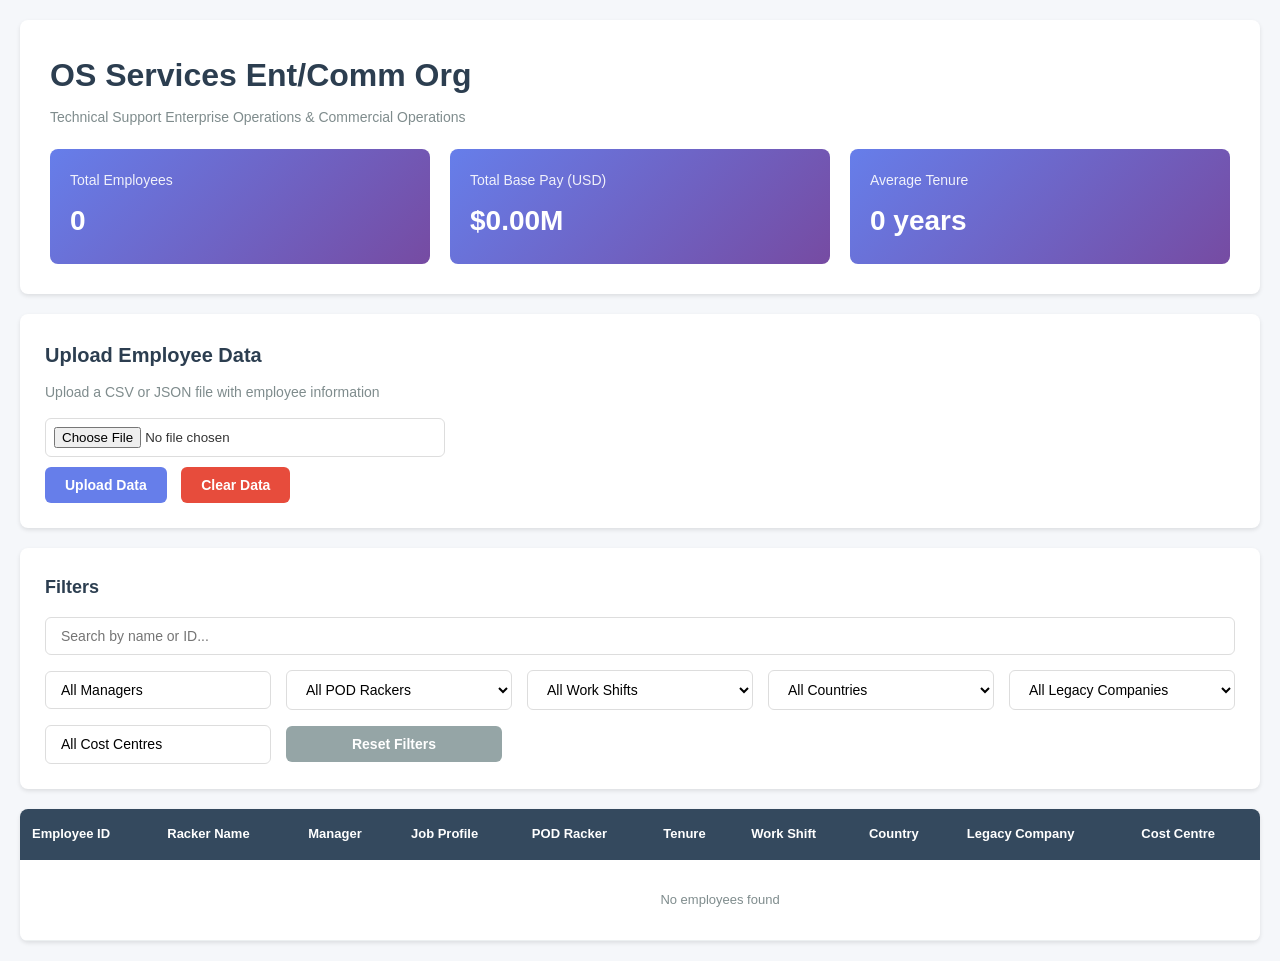
==== employee-dashboard.html @ 55972a21 "Add files via upload" ====
<!DOCTYPE html>
<html lang="en">
<head>
    <meta charset="UTF-8">
    <meta name="viewport" content="width=device-width, initial-scale=1.0">
    <title>OS Services Ent/Comm Org</title>
    <link rel="stylesheet" href="employee-styles.css">
</head>
<body>
    <div class="container">
        <header>
            <h1>OS Services Ent/Comm Org</h1>
            <p class="subtitle">Technical Support Enterprise Operations & Commercial Operations</p>
            
            <div class="summary">
                <div class="summary-card">
                    <span class="label">Total Employees</span>
                    <span class="value" id="totalEmployees">0</span>
                </div>
                <div class="summary-card">
                    <span class="label">Total Base Pay (USD)</span>
                    <span class="value" id="totalBasePay">$0</span>
                </div>
                <div class="summary-card">
                    <span class="label">Average Tenure</span>
                    <span class="value" id="avgTenure">0 years</span>
                </div>
            </div>
        </header>

        <div class="upload-section">
            <div class="upload-card">
                <h2>Upload Employee Data</h2>
                <p>Upload a CSV or JSON file with employee information</p>
                <input type="file" id="fileInput" accept=".csv,.json" />
                <button id="uploadBtn">Upload Data</button>
                <button id="clearDataBtn">Clear Data</button>
                <div id="uploadStatus"></div>
            </div>
        </div>

        <div class="filters-section">
            <h3>Filters</h3>
            <div class="filters">
                <input type="text" id="searchInput" placeholder="Search by name or ID...">
                
                <select id="managerFilter" multiple size="1">
                    <option value="">All Managers</option>
                </select>
                
                <select id="podFilter">
                    <option value="">All POD Rackers</option>
                </select>
                
                <select id="shiftFilter">
                    <option value="">All Work Shifts</option>
                </select>
                
                <select id="countryFilter">
                    <option value="">All Countries</option>
                </select>
                
                <select id="legacyFilter">
                    <option value="">All Legacy Companies</option>
                </select>
                
                <select id="costCentreFilter" multiple size="1">
                    <option value="">All Cost Centres</option>
                </select>
                
                <button id="resetFiltersBtn">Reset Filters</button>
            </div>
        </div>

        <div class="table-container">
            <table id="employeeTable">
                <thead>
                    <tr>
                        <th>Employee ID</th>
                        <th>Racker Name</th>
                        <th>Manager</th>
                        <th>Job Profile</th>
                        <th>POD Racker</th>
                        <th>Tenure</th>
                        <th>Work Shift</th>
                        <th>Country</th>
                        <th>Legacy Company</th>
                        <th>Cost Centre</th>
                        <th>Base Pay (USD)</th>
                    </tr>
                </thead>
                <tbody id="employeeTableBody">
                </tbody>
            </table>
        </div>
    </div>

    <script src="employee-app.js"></script>
</body>
</html>
---- employee-styles.css ----
* {
    margin: 0;
    padding: 0;
    box-sizing: border-box;
}

body {
    font-family: -apple-system, BlinkMacSystemFont, 'Segoe UI', Roboto, Oxygen, Ubuntu, Cantarell, sans-serif;
    background: #f5f7fa;
    color: #333;
    line-height: 1.6;
}

.container {
    max-width: 1600px;
    margin: 0 auto;
    padding: 20px;
}

header {
    background: white;
    padding: 30px;
    border-radius: 8px;
    box-shadow: 0 2px 4px rgba(0,0,0,0.1);
    margin-bottom: 20px;
}

h1 {
    font-size: 32px;
    margin-bottom: 5px;
    color: #2c3e50;
}

.subtitle {
    font-size: 14px;
    color: #7f8c8d;
    margin-bottom: 20px;
}

.summary {
    display: grid;
    grid-template-columns: repeat(auto-fit, minmax(250px, 1fr));
    gap: 20px;
}

.summary-card {
    display: flex;
    flex-direction: column;
    padding: 20px;
    background: linear-gradient(135deg, #667eea 0%, #764ba2 100%);
    border-radius: 8px;
    color: white;
}

.summary-card .label {
    font-size: 14px;
    opacity: 0.9;
    margin-bottom: 8px;
}

.summary-card .value {
    font-size: 28px;
    font-weight: 700;
}

.upload-section {
    margin-bottom: 20px;
}

.upload-card {
    background: white;
    padding: 25px;
    border-radius: 8px;
    box-shadow: 0 2px 4px rgba(0,0,0,0.1);
}

.upload-card h2 {
    font-size: 20px;
    margin-bottom: 10px;
    color: #2c3e50;
}

.upload-card p {
    font-size: 14px;
    color: #7f8c8d;
    margin-bottom: 15px;
}

#fileInput {
    display: block;
    margin-bottom: 10px;
    padding: 8px;
    border: 1px solid #ddd;
    border-radius: 6px;
    width: 100%;
    max-width: 400px;
}

button {
    padding: 10px 20px;
    background: #667eea;
    color: white;
    border: none;
    border-radius: 6px;
    cursor: pointer;
    font-size: 14px;
    font-weight: 600;
    transition: background 0.2s;
    margin-right: 10px;
}

button:hover {
    background: #5568d3;
}

#clearDataBtn {
    background: #e74c3c;
}

#clearDataBtn:hover {
    background: #c0392b;
}

#resetFiltersBtn {
    background: #95a5a6;
}

#resetFiltersBtn:hover {
    background: #7f8c8d;
}

#uploadStatus {
    margin-top: 10px;
    padding: 10px;
    border-radius: 6px;
    font-size: 14px;
    display: none;
}

#uploadStatus.success {
    background: #d4edda;
    color: #155724;
    display: block;
}

#uploadStatus.error {
    background: #f8d7da;
    color: #721c24;
    display: block;
}

.filters-section {
    background: white;
    padding: 25px;
    border-radius: 8px;
    box-shadow: 0 2px 4px rgba(0,0,0,0.1);
    margin-bottom: 20px;
}

.filters-section h3 {
    font-size: 18px;
    margin-bottom: 15px;
    color: #2c3e50;
}

.filters {
    display: grid;
    grid-template-columns: repeat(auto-fit, minmax(200px, 1fr));
    gap: 15px;
    align-items: center;
}

#searchInput, select {
    padding: 10px 15px;
    border: 1px solid #ddd;
    border-radius: 6px;
    font-size: 14px;
    background: white;
}

#costCentreFilter[multiple], #managerFilter[multiple] {
    height: auto;
    min-height: 38px;
}

#searchInput {
    grid-column: 1 / -1;
}

#searchInput {
    padding: 10px 15px;
    border: 1px solid #ddd;
    border-radius: 6px;
    font-size: 14px;
    background: white;
}

.table-container {
    background: white;
    border-radius: 8px;
    box-shadow: 0 2px 4px rgba(0,0,0,0.1);
    overflow-x: auto;
}

table {
    width: 100%;
    border-collapse: collapse;
    min-width: 1400px;
}

thead {
    background: #34495e;
    color: white;
    position: sticky;
    top: 0;
}

th {
    padding: 15px 12px;
    text-align: left;
    font-weight: 600;
    font-size: 13px;
    white-space: nowrap;
}

tbody tr {
    border-bottom: 1px solid #ecf0f1;
    transition: background 0.2s;
}

tbody tr:hover {
    background: #f8f9fa;
}

td {
    padding: 12px;
    font-size: 13px;
}

@media (max-width: 768px) {
    .filters {
        grid-template-columns: 1fr;
    }
    
    #searchInput {
        grid-column: 1;
    }
}
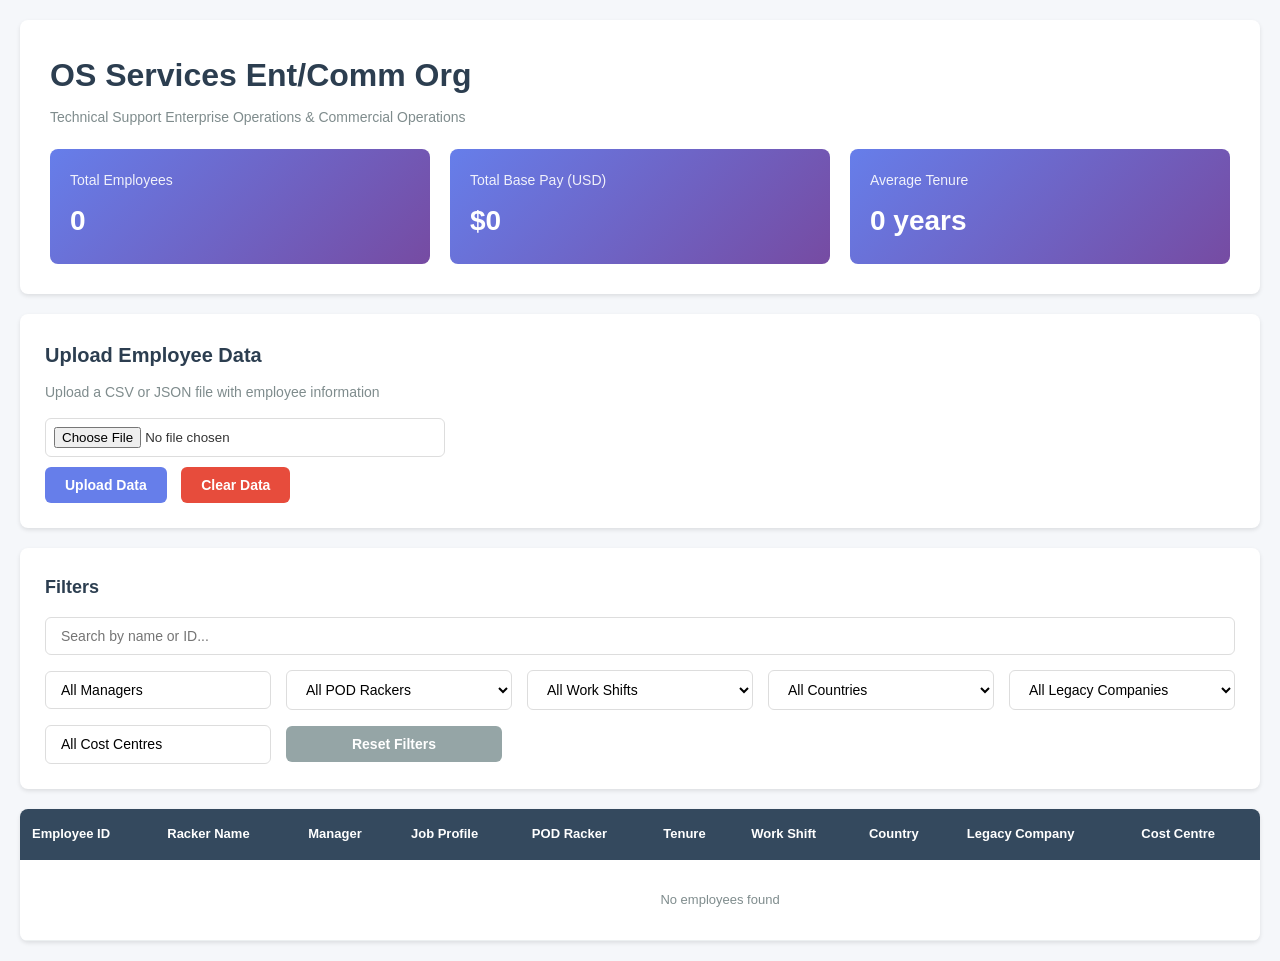
==== commit 379a7e46: "Update base pay display with K suffix and improve total calculation" ====
--- a/employee-dashboard.html
+++ b/employee-dashboard.html
@@ -1,100 +1,100 @@
-<!DOCTYPE html>
-<html lang="en">
-<head>
-    <meta charset="UTF-8">
-    <meta name="viewport" content="width=device-width, initial-scale=1.0">
-    <title>OS Services Ent/Comm Org</title>
-    <link rel="stylesheet" href="employee-styles.css">
-</head>
-<body>
-    <div class="container">
-        <header>
-            <h1>OS Services Ent/Comm Org</h1>
-            <p class="subtitle">Technical Support Enterprise Operations & Commercial Operations</p>
-            
-            <div class="summary">
-                <div class="summary-card">
-                    <span class="label">Total Employees</span>
-                    <span class="value" id="totalEmployees">0</span>
-                </div>
-                <div class="summary-card">
-                    <span class="label">Total Base Pay (USD)</span>
-                    <span class="value" id="totalBasePay">$0</span>
-                </div>
-                <div class="summary-card">
-                    <span class="label">Average Tenure</span>
-                    <span class="value" id="avgTenure">0 years</span>
-                </div>
-            </div>
-        </header>
-
-        <div class="upload-section">
-            <div class="upload-card">
-                <h2>Upload Employee Data</h2>
-                <p>Upload a CSV or JSON file with employee information</p>
-                <input type="file" id="fileInput" accept=".csv,.json" />
-                <button id="uploadBtn">Upload Data</button>
-                <button id="clearDataBtn">Clear Data</button>
-                <div id="uploadStatus"></div>
-            </div>
-        </div>
-
-        <div class="filters-section">
-            <h3>Filters</h3>
-            <div class="filters">
-                <input type="text" id="searchInput" placeholder="Search by name or ID...">
-                
-                <select id="managerFilter" multiple size="1">
-                    <option value="">All Managers</option>
-                </select>
-                
-                <select id="podFilter">
-                    <option value="">All POD Rackers</option>
-                </select>
-                
-                <select id="shiftFilter">
-                    <option value="">All Work Shifts</option>
-                </select>
-                
-                <select id="countryFilter">
-                    <option value="">All Countries</option>
-                </select>
-                
-                <select id="legacyFilter">
-                    <option value="">All Legacy Companies</option>
-                </select>
-                
-                <select id="costCentreFilter" multiple size="1">
-                    <option value="">All Cost Centres</option>
-                </select>
-                
-                <button id="resetFiltersBtn">Reset Filters</button>
-            </div>
-        </div>
-
-        <div class="table-container">
-            <table id="employeeTable">
-                <thead>
-                    <tr>
-                        <th>Employee ID</th>
-                        <th>Racker Name</th>
-                        <th>Manager</th>
-                        <th>Job Profile</th>
-                        <th>POD Racker</th>
-                        <th>Tenure</th>
-                        <th>Work Shift</th>
-                        <th>Country</th>
-                        <th>Legacy Company</th>
-                        <th>Cost Centre</th>
-                        <th>Base Pay (USD)</th>
-                    </tr>
-                </thead>
-                <tbody id="employeeTableBody">
-                </tbody>
-            </table>
-        </div>
-    </div>
-
-    <script src="employee-app.js"></script>
-</body>
-</html>
+<!DOCTYPE html>
+<html lang="en">
+<head>
+    <meta charset="UTF-8">
+    <meta name="viewport" content="width=device-width, initial-scale=1.0">
+    <title>OS Services Ent/Comm Org</title>
+    <link rel="stylesheet" href="employee-styles.css">
+</head>
+<body>
+    <div class="container">
+        <header>
+            <h1>OS Services Ent/Comm Org</h1>
+            <p class="subtitle">Technical Support Enterprise Operations & Commercial Operations</p>
+            
+            <div class="summary">
+                <div class="summary-card">
+                    <span class="label">Total Employees</span>
+                    <span class="value" id="totalEmployees">0</span>
+                </div>
+                <div class="summary-card">
+                    <span class="label">Total Base Pay (USD)</span>
+                    <span class="value" id="totalBasePay">$0</span>
+                </div>
+                <div class="summary-card">
+                    <span class="label">Average Tenure</span>
+                    <span class="value" id="avgTenure">0 years</span>
+                </div>
+            </div>
+        </header>
+
+        <div class="upload-section">
+            <div class="upload-card">
+                <h2>Upload Employee Data</h2>
+                <p>Upload a CSV or JSON file with employee information</p>
+                <input type="file" id="fileInput" accept=".csv,.json" />
+                <button id="uploadBtn">Upload Data</button>
+                <button id="clearDataBtn">Clear Data</button>
+                <div id="uploadStatus"></div>
+            </div>
+        </div>
+
+        <div class="filters-section">
+            <h3>Filters</h3>
+            <div class="filters">
+                <input type="text" id="searchInput" placeholder="Search by name or ID...">
+                
+                <select id="managerFilter" multiple size="1">
+                    <option value="">All Managers</option>
+                </select>
+                
+                <select id="podFilter">
+                    <option value="">All POD Rackers</option>
+                </select>
+                
+                <select id="shiftFilter">
+                    <option value="">All Work Shifts</option>
+                </select>
+                
+                <select id="countryFilter">
+                    <option value="">All Countries</option>
+                </select>
+                
+                <select id="legacyFilter">
+                    <option value="">All Legacy Companies</option>
+                </select>
+                
+                <select id="costCentreFilter" multiple size="1">
+                    <option value="">All Cost Centres</option>
+                </select>
+                
+                <button id="resetFiltersBtn">Reset Filters</button>
+            </div>
+        </div>
+
+        <div class="table-container">
+            <table id="employeeTable">
+                <thead>
+                    <tr>
+                        <th>Employee ID</th>
+                        <th>Racker Name</th>
+                        <th>Manager</th>
+                        <th>Job Profile</th>
+                        <th>POD Racker</th>
+                        <th>Tenure</th>
+                        <th>Work Shift</th>
+                        <th>Country</th>
+                        <th>Legacy Company</th>
+                        <th>Cost Centre</th>
+                        <th>Base Pay (USD)</th>
+                    </tr>
+                </thead>
+                <tbody id="employeeTableBody">
+                </tbody>
+            </table>
+        </div>
+    </div>
+
+    <script src="employee-app.js"></script>
+</body>
+</html>
--- a/employee-styles.css
+++ b/employee-styles.css
@@ -1,248 +1,248 @@
-* {
-    margin: 0;
-    padding: 0;
-    box-sizing: border-box;
-}
-
-body {
-    font-family: -apple-system, BlinkMacSystemFont, 'Segoe UI', Roboto, Oxygen, Ubuntu, Cantarell, sans-serif;
-    background: #f5f7fa;
-    color: #333;
-    line-height: 1.6;
-}
-
-.container {
-    max-width: 1600px;
-    margin: 0 auto;
-    padding: 20px;
-}
-
-header {
-    background: white;
-    padding: 30px;
-    border-radius: 8px;
-    box-shadow: 0 2px 4px rgba(0,0,0,0.1);
-    margin-bottom: 20px;
-}
-
-h1 {
-    font-size: 32px;
-    margin-bottom: 5px;
-    color: #2c3e50;
-}
-
-.subtitle {
-    font-size: 14px;
-    color: #7f8c8d;
-    margin-bottom: 20px;
-}
-
-.summary {
-    display: grid;
-    grid-template-columns: repeat(auto-fit, minmax(250px, 1fr));
-    gap: 20px;
-}
-
-.summary-card {
-    display: flex;
-    flex-direction: column;
-    padding: 20px;
-    background: linear-gradient(135deg, #667eea 0%, #764ba2 100%);
-    border-radius: 8px;
-    color: white;
-}
-
-.summary-card .label {
-    font-size: 14px;
-    opacity: 0.9;
-    margin-bottom: 8px;
-}
-
-.summary-card .value {
-    font-size: 28px;
-    font-weight: 700;
-}
-
-.upload-section {
-    margin-bottom: 20px;
-}
-
-.upload-card {
-    background: white;
-    padding: 25px;
-    border-radius: 8px;
-    box-shadow: 0 2px 4px rgba(0,0,0,0.1);
-}
-
-.upload-card h2 {
-    font-size: 20px;
-    margin-bottom: 10px;
-    color: #2c3e50;
-}
-
-.upload-card p {
-    font-size: 14px;
-    color: #7f8c8d;
-    margin-bottom: 15px;
-}
-
-#fileInput {
-    display: block;
-    margin-bottom: 10px;
-    padding: 8px;
-    border: 1px solid #ddd;
-    border-radius: 6px;
-    width: 100%;
-    max-width: 400px;
-}
-
-button {
-    padding: 10px 20px;
-    background: #667eea;
-    color: white;
-    border: none;
-    border-radius: 6px;
-    cursor: pointer;
-    font-size: 14px;
-    font-weight: 600;
-    transition: background 0.2s;
-    margin-right: 10px;
-}
-
-button:hover {
-    background: #5568d3;
-}
-
-#clearDataBtn {
-    background: #e74c3c;
-}
-
-#clearDataBtn:hover {
-    background: #c0392b;
-}
-
-#resetFiltersBtn {
-    background: #95a5a6;
-}
-
-#resetFiltersBtn:hover {
-    background: #7f8c8d;
-}
-
-#uploadStatus {
-    margin-top: 10px;
-    padding: 10px;
-    border-radius: 6px;
-    font-size: 14px;
-    display: none;
-}
-
-#uploadStatus.success {
-    background: #d4edda;
-    color: #155724;
-    display: block;
-}
-
-#uploadStatus.error {
-    background: #f8d7da;
-    color: #721c24;
-    display: block;
-}
-
-.filters-section {
-    background: white;
-    padding: 25px;
-    border-radius: 8px;
-    box-shadow: 0 2px 4px rgba(0,0,0,0.1);
-    margin-bottom: 20px;
-}
-
-.filters-section h3 {
-    font-size: 18px;
-    margin-bottom: 15px;
-    color: #2c3e50;
-}
-
-.filters {
-    display: grid;
-    grid-template-columns: repeat(auto-fit, minmax(200px, 1fr));
-    gap: 15px;
-    align-items: center;
-}
-
-#searchInput, select {
-    padding: 10px 15px;
-    border: 1px solid #ddd;
-    border-radius: 6px;
-    font-size: 14px;
-    background: white;
-}
-
-#costCentreFilter[multiple], #managerFilter[multiple] {
-    height: auto;
-    min-height: 38px;
-}
-
-#searchInput {
-    grid-column: 1 / -1;
-}
-
-#searchInput {
-    padding: 10px 15px;
-    border: 1px solid #ddd;
-    border-radius: 6px;
-    font-size: 14px;
-    background: white;
-}
-
-.table-container {
-    background: white;
-    border-radius: 8px;
-    box-shadow: 0 2px 4px rgba(0,0,0,0.1);
-    overflow-x: auto;
-}
-
-table {
-    width: 100%;
-    border-collapse: collapse;
-    min-width: 1400px;
-}
-
-thead {
-    background: #34495e;
-    color: white;
-    position: sticky;
-    top: 0;
-}
-
-th {
-    padding: 15px 12px;
-    text-align: left;
-    font-weight: 600;
-    font-size: 13px;
-    white-space: nowrap;
-}
-
-tbody tr {
-    border-bottom: 1px solid #ecf0f1;
-    transition: background 0.2s;
-}
-
-tbody tr:hover {
-    background: #f8f9fa;
-}
-
-td {
-    padding: 12px;
-    font-size: 13px;
-}
-
-@media (max-width: 768px) {
-    .filters {
-        grid-template-columns: 1fr;
-    }
-    
-    #searchInput {
-        grid-column: 1;
-    }
-}
+* {
+    margin: 0;
+    padding: 0;
+    box-sizing: border-box;
+}
+
+body {
+    font-family: -apple-system, BlinkMacSystemFont, 'Segoe UI', Roboto, Oxygen, Ubuntu, Cantarell, sans-serif;
+    background: #f5f7fa;
+    color: #333;
+    line-height: 1.6;
+}
+
+.container {
+    max-width: 1600px;
+    margin: 0 auto;
+    padding: 20px;
+}
+
+header {
+    background: white;
+    padding: 30px;
+    border-radius: 8px;
+    box-shadow: 0 2px 4px rgba(0,0,0,0.1);
+    margin-bottom: 20px;
+}
+
+h1 {
+    font-size: 32px;
+    margin-bottom: 5px;
+    color: #2c3e50;
+}
+
+.subtitle {
+    font-size: 14px;
+    color: #7f8c8d;
+    margin-bottom: 20px;
+}
+
+.summary {
+    display: grid;
+    grid-template-columns: repeat(auto-fit, minmax(250px, 1fr));
+    gap: 20px;
+}
+
+.summary-card {
+    display: flex;
+    flex-direction: column;
+    padding: 20px;
+    background: linear-gradient(135deg, #667eea 0%, #764ba2 100%);
+    border-radius: 8px;
+    color: white;
+}
+
+.summary-card .label {
+    font-size: 14px;
+    opacity: 0.9;
+    margin-bottom: 8px;
+}
+
+.summary-card .value {
+    font-size: 28px;
+    font-weight: 700;
+}
+
+.upload-section {
+    margin-bottom: 20px;
+}
+
+.upload-card {
+    background: white;
+    padding: 25px;
+    border-radius: 8px;
+    box-shadow: 0 2px 4px rgba(0,0,0,0.1);
+}
+
+.upload-card h2 {
+    font-size: 20px;
+    margin-bottom: 10px;
+    color: #2c3e50;
+}
+
+.upload-card p {
+    font-size: 14px;
+    color: #7f8c8d;
+    margin-bottom: 15px;
+}
+
+#fileInput {
+    display: block;
+    margin-bottom: 10px;
+    padding: 8px;
+    border: 1px solid #ddd;
+    border-radius: 6px;
+    width: 100%;
+    max-width: 400px;
+}
+
+button {
+    padding: 10px 20px;
+    background: #667eea;
+    color: white;
+    border: none;
+    border-radius: 6px;
+    cursor: pointer;
+    font-size: 14px;
+    font-weight: 600;
+    transition: background 0.2s;
+    margin-right: 10px;
+}
+
+button:hover {
+    background: #5568d3;
+}
+
+#clearDataBtn {
+    background: #e74c3c;
+}
+
+#clearDataBtn:hover {
+    background: #c0392b;
+}
+
+#resetFiltersBtn {
+    background: #95a5a6;
+}
+
+#resetFiltersBtn:hover {
+    background: #7f8c8d;
+}
+
+#uploadStatus {
+    margin-top: 10px;
+    padding: 10px;
+    border-radius: 6px;
+    font-size: 14px;
+    display: none;
+}
+
+#uploadStatus.success {
+    background: #d4edda;
+    color: #155724;
+    display: block;
+}
+
+#uploadStatus.error {
+    background: #f8d7da;
+    color: #721c24;
+    display: block;
+}
+
+.filters-section {
+    background: white;
+    padding: 25px;
+    border-radius: 8px;
+    box-shadow: 0 2px 4px rgba(0,0,0,0.1);
+    margin-bottom: 20px;
+}
+
+.filters-section h3 {
+    font-size: 18px;
+    margin-bottom: 15px;
+    color: #2c3e50;
+}
+
+.filters {
+    display: grid;
+    grid-template-columns: repeat(auto-fit, minmax(200px, 1fr));
+    gap: 15px;
+    align-items: center;
+}
+
+#searchInput, select {
+    padding: 10px 15px;
+    border: 1px solid #ddd;
+    border-radius: 6px;
+    font-size: 14px;
+    background: white;
+}
+
+#costCentreFilter[multiple], #managerFilter[multiple] {
+    height: auto;
+    min-height: 38px;
+}
+
+#searchInput {
+    grid-column: 1 / -1;
+}
+
+#searchInput {
+    padding: 10px 15px;
+    border: 1px solid #ddd;
+    border-radius: 6px;
+    font-size: 14px;
+    background: white;
+}
+
+.table-container {
+    background: white;
+    border-radius: 8px;
+    box-shadow: 0 2px 4px rgba(0,0,0,0.1);
+    overflow-x: auto;
+}
+
+table {
+    width: 100%;
+    border-collapse: collapse;
+    min-width: 1400px;
+}
+
+thead {
+    background: #34495e;
+    color: white;
+    position: sticky;
+    top: 0;
+}
+
+th {
+    padding: 15px 12px;
+    text-align: left;
+    font-weight: 600;
+    font-size: 13px;
+    white-space: nowrap;
+}
+
+tbody tr {
+    border-bottom: 1px solid #ecf0f1;
+    transition: background 0.2s;
+}
+
+tbody tr:hover {
+    background: #f8f9fa;
+}
+
+td {
+    padding: 12px;
+    font-size: 13px;
+}
+
+@media (max-width: 768px) {
+    .filters {
+        grid-template-columns: 1fr;
+    }
+    
+    #searchInput {
+        grid-column: 1;
+    }
+}
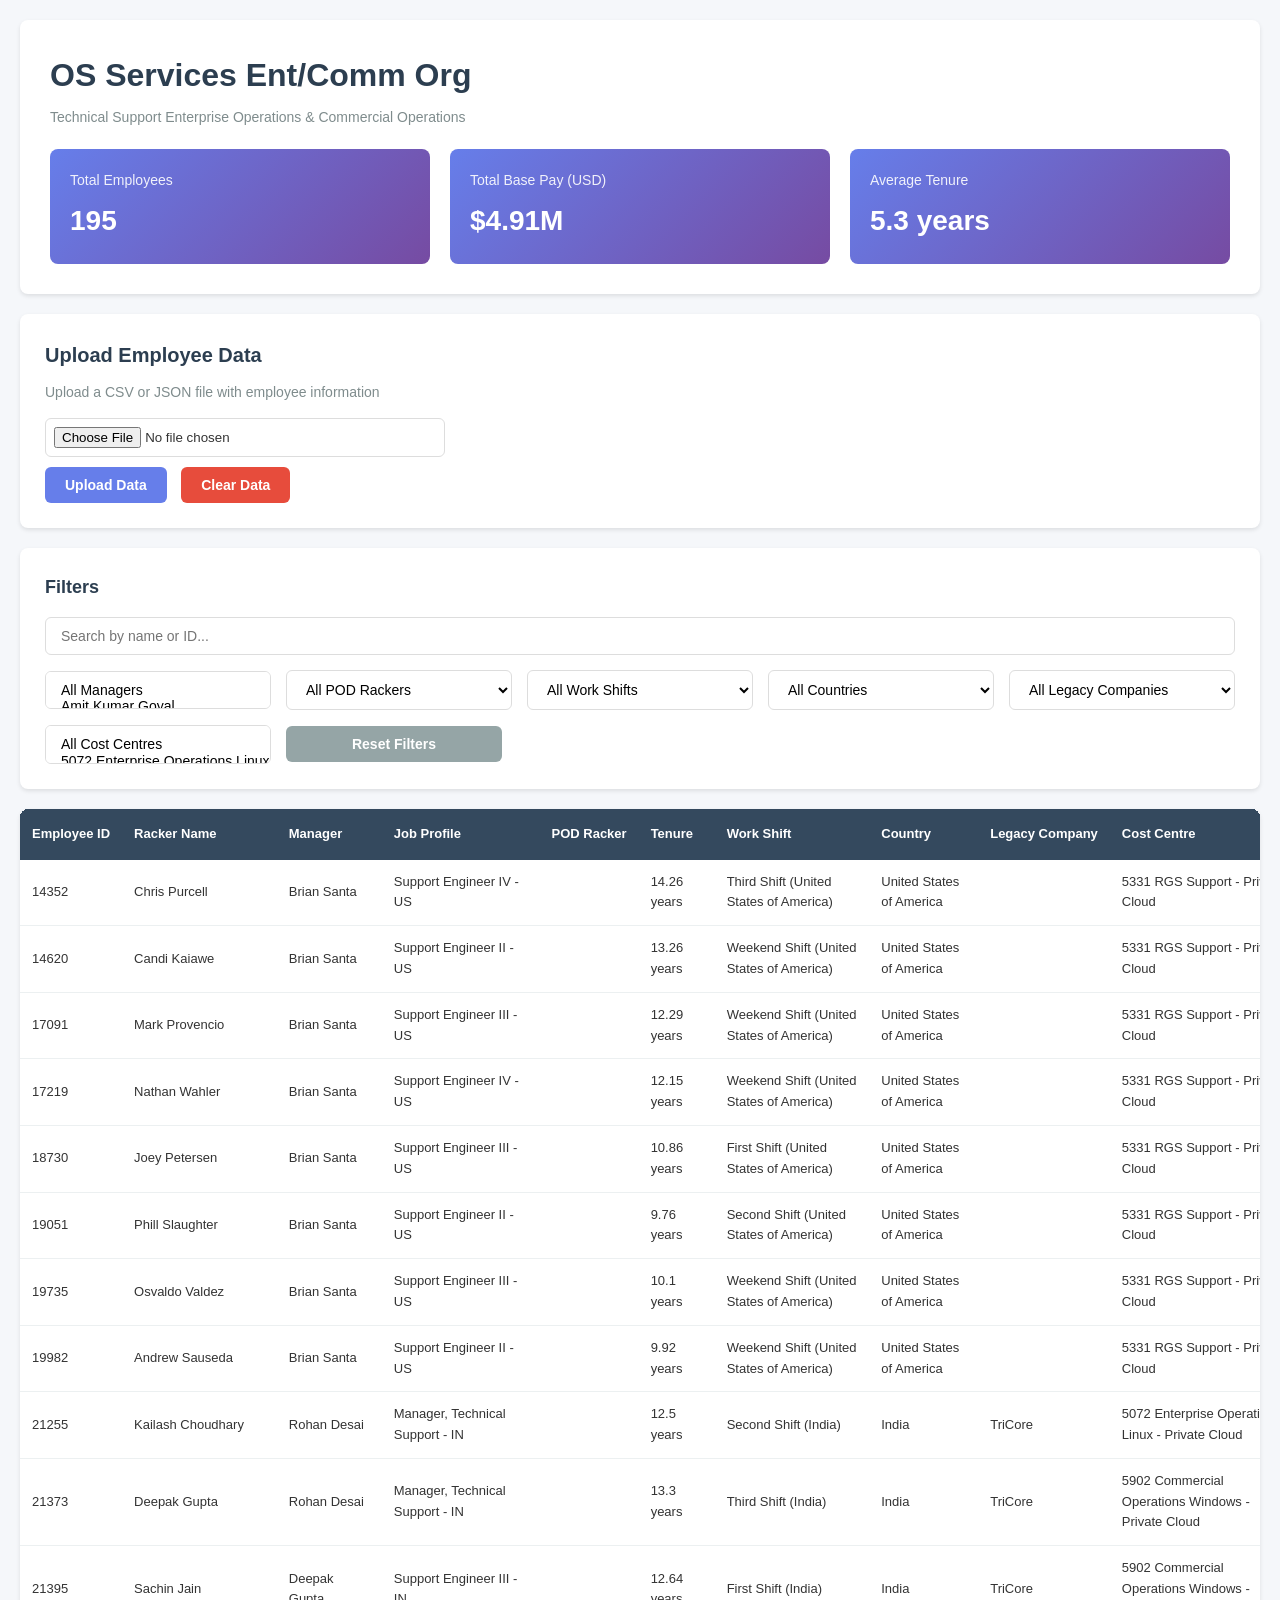
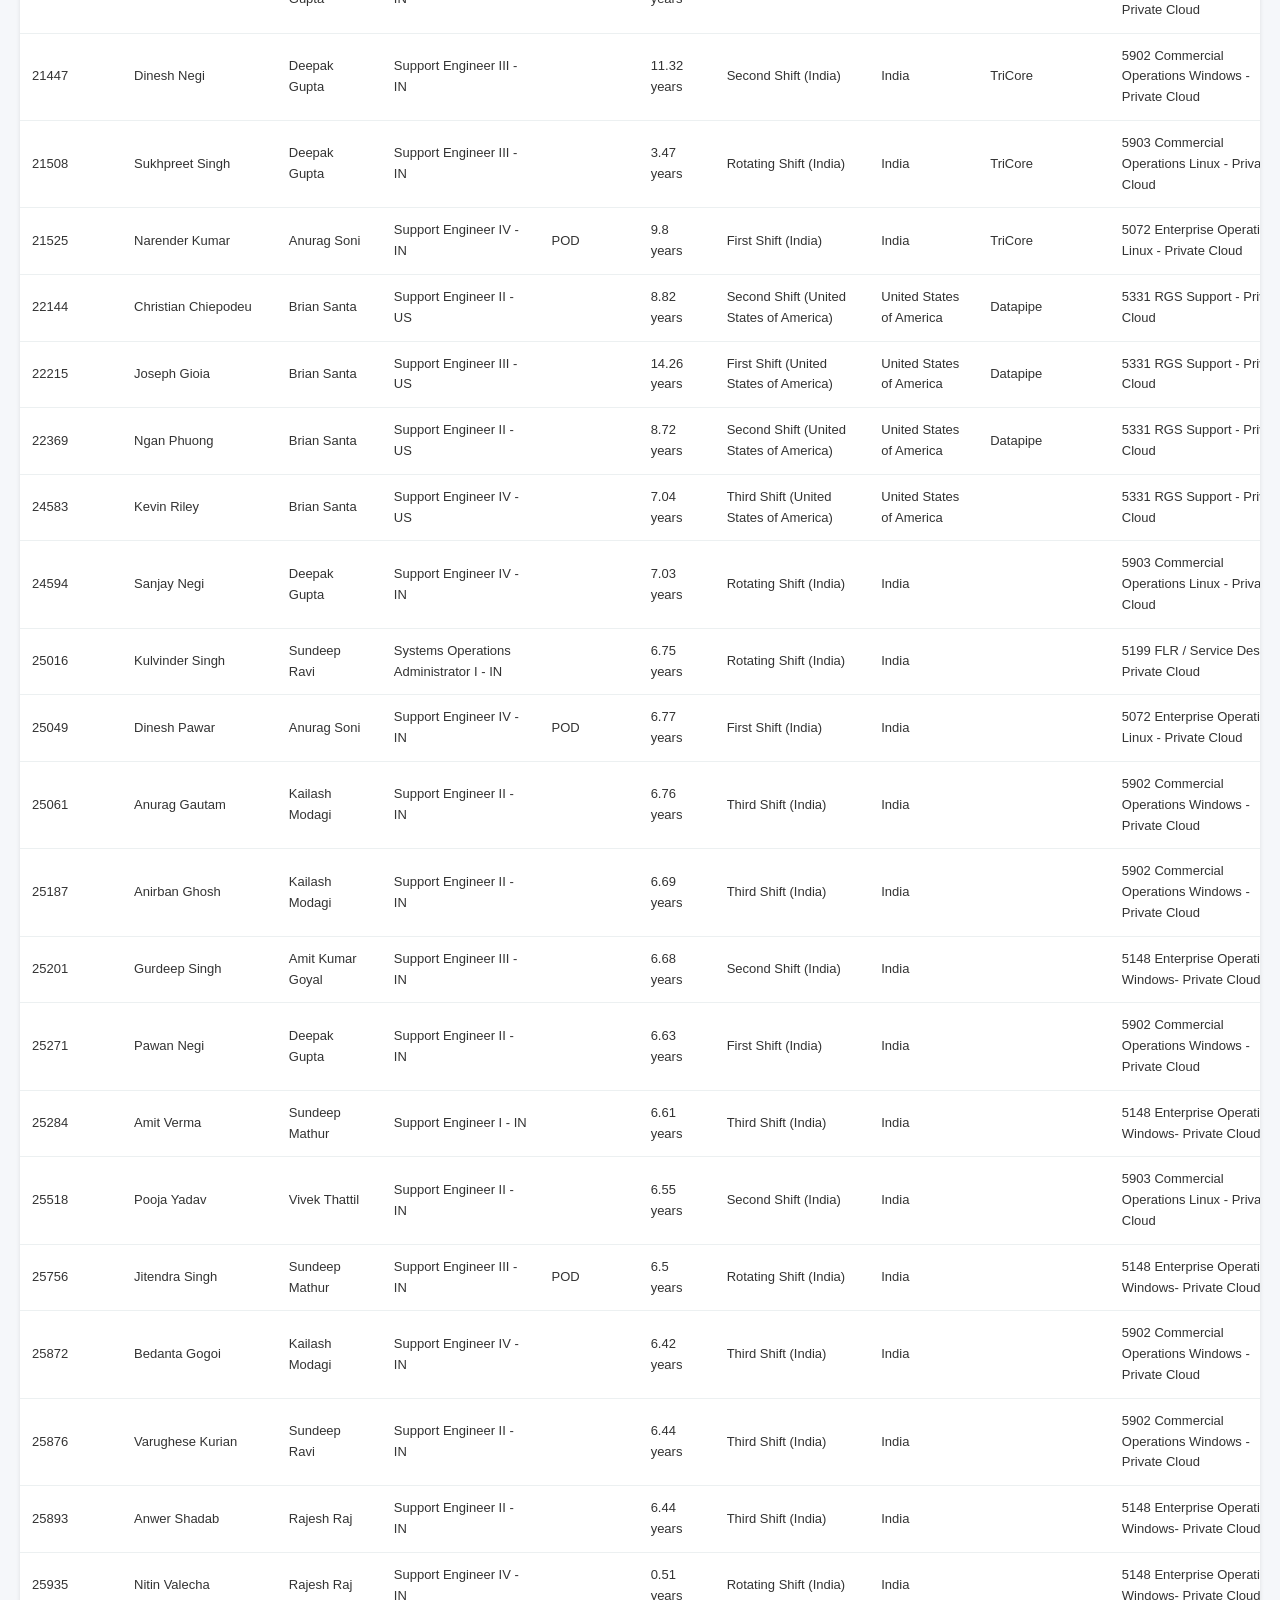
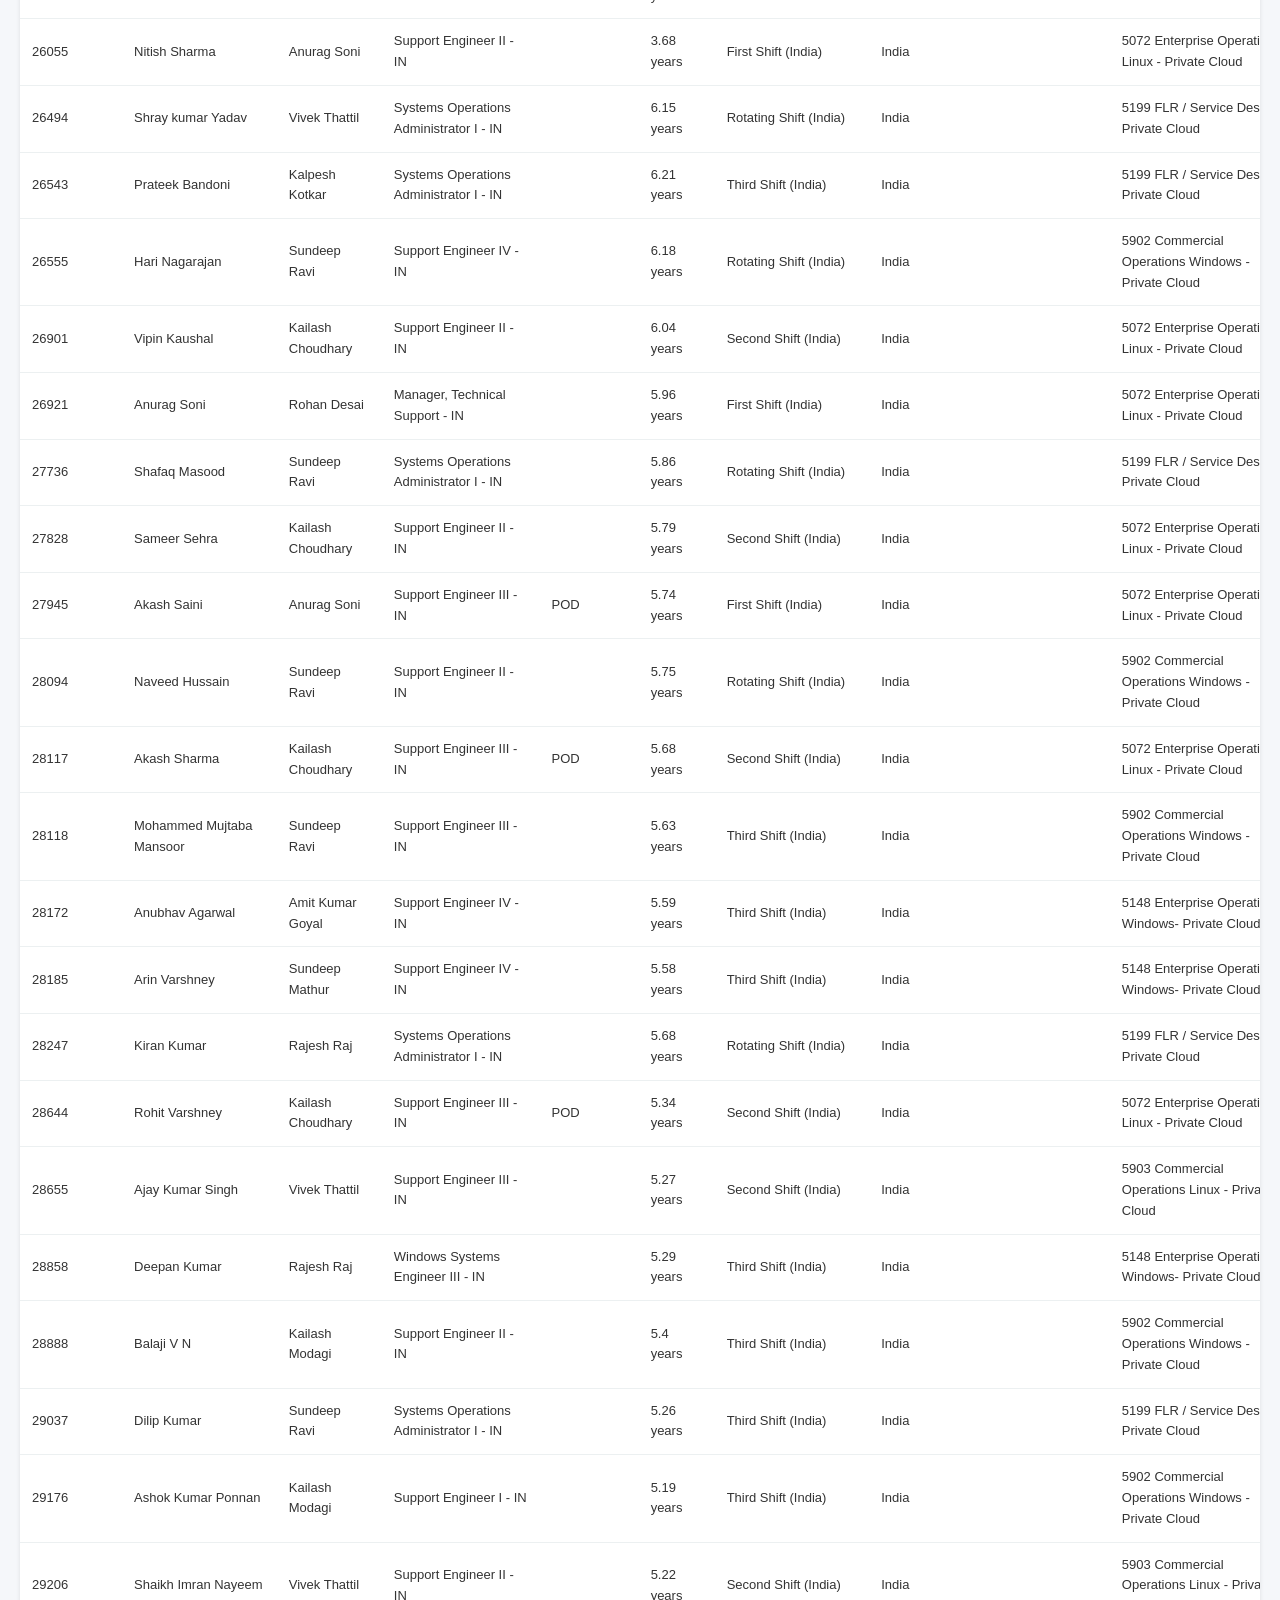
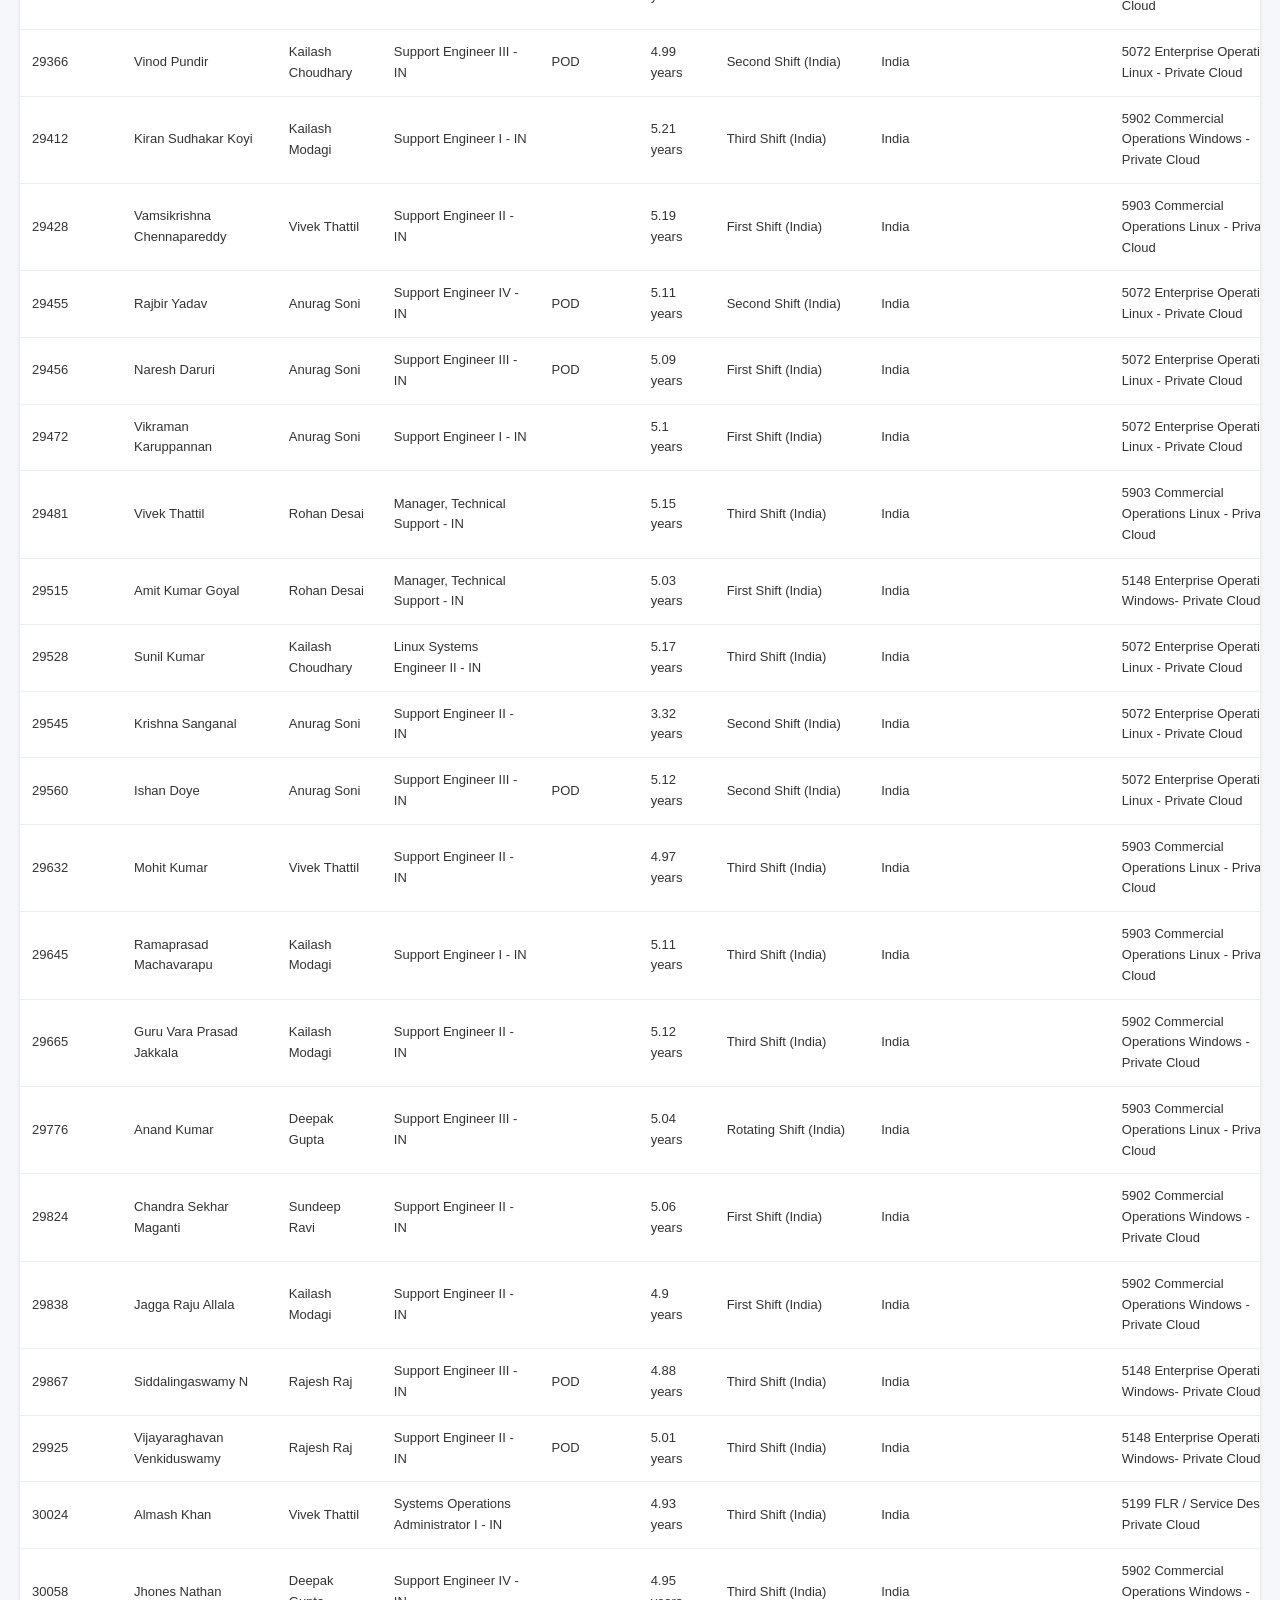
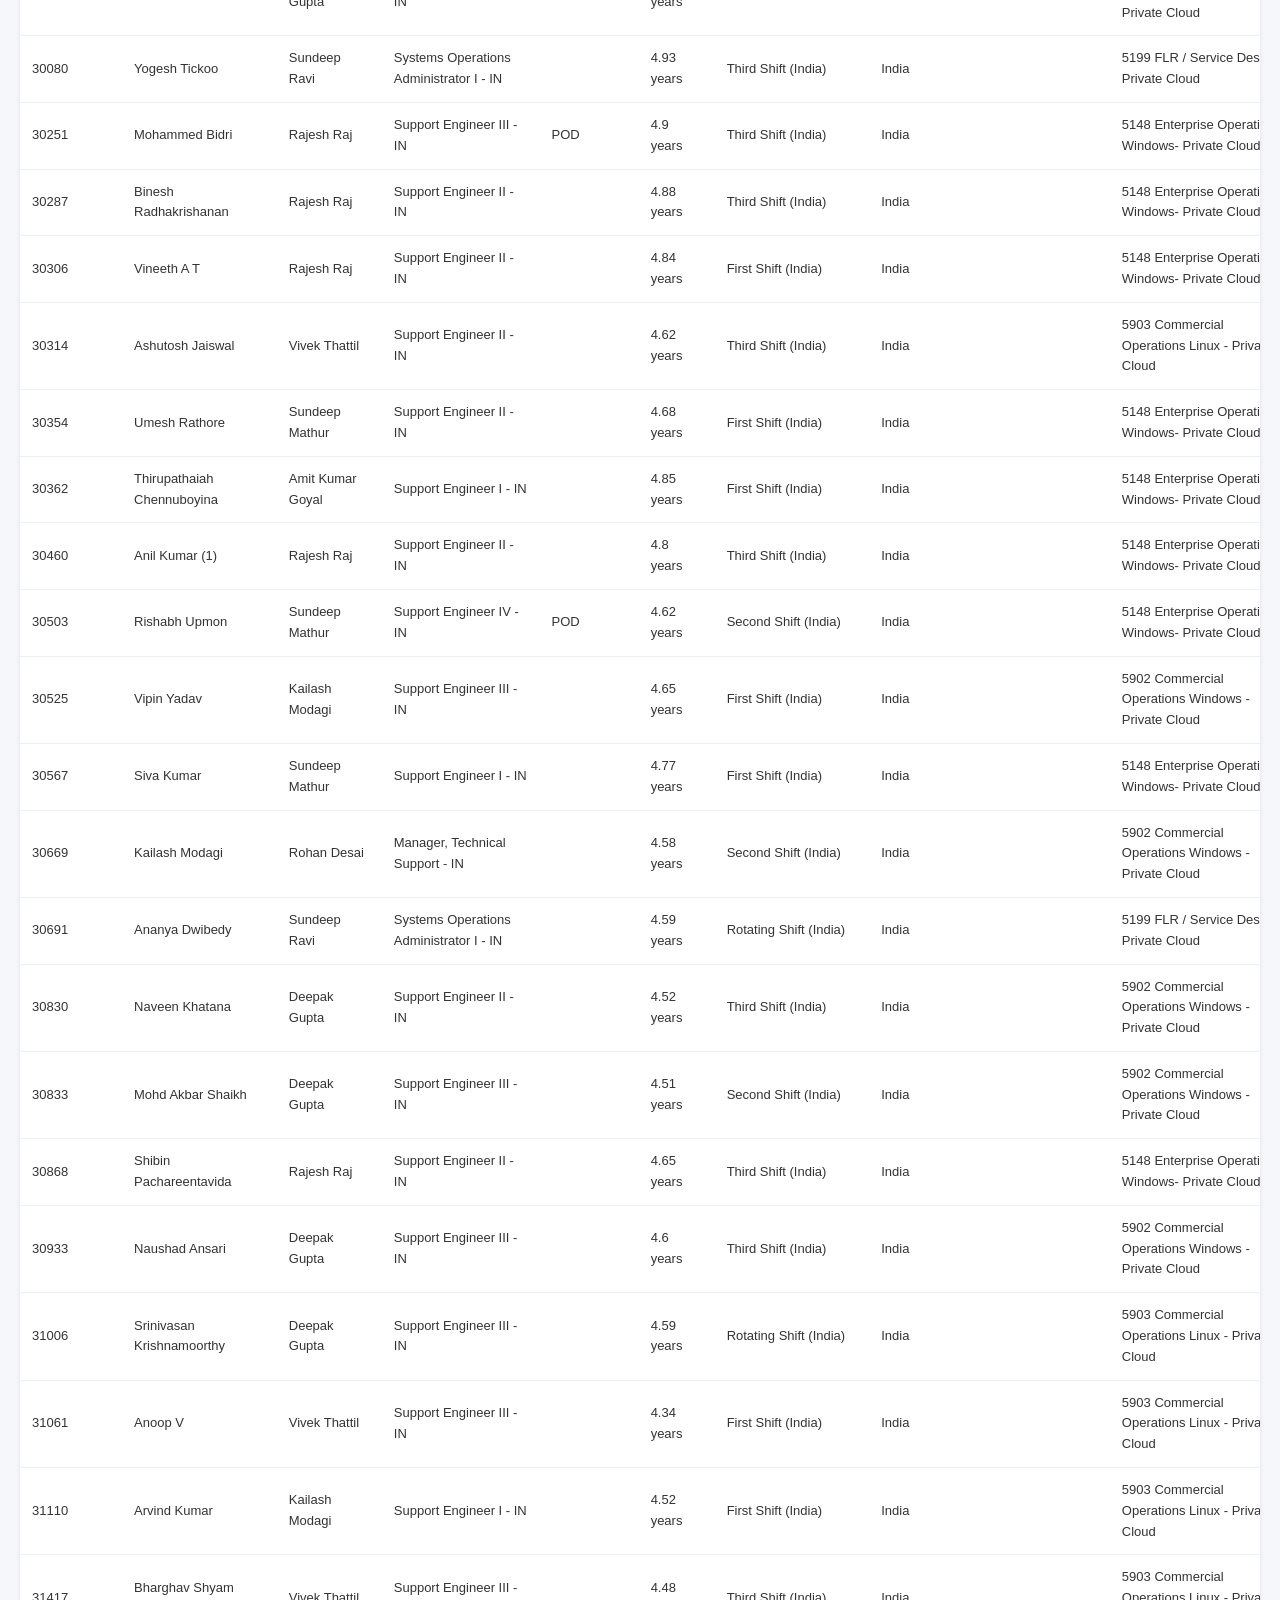
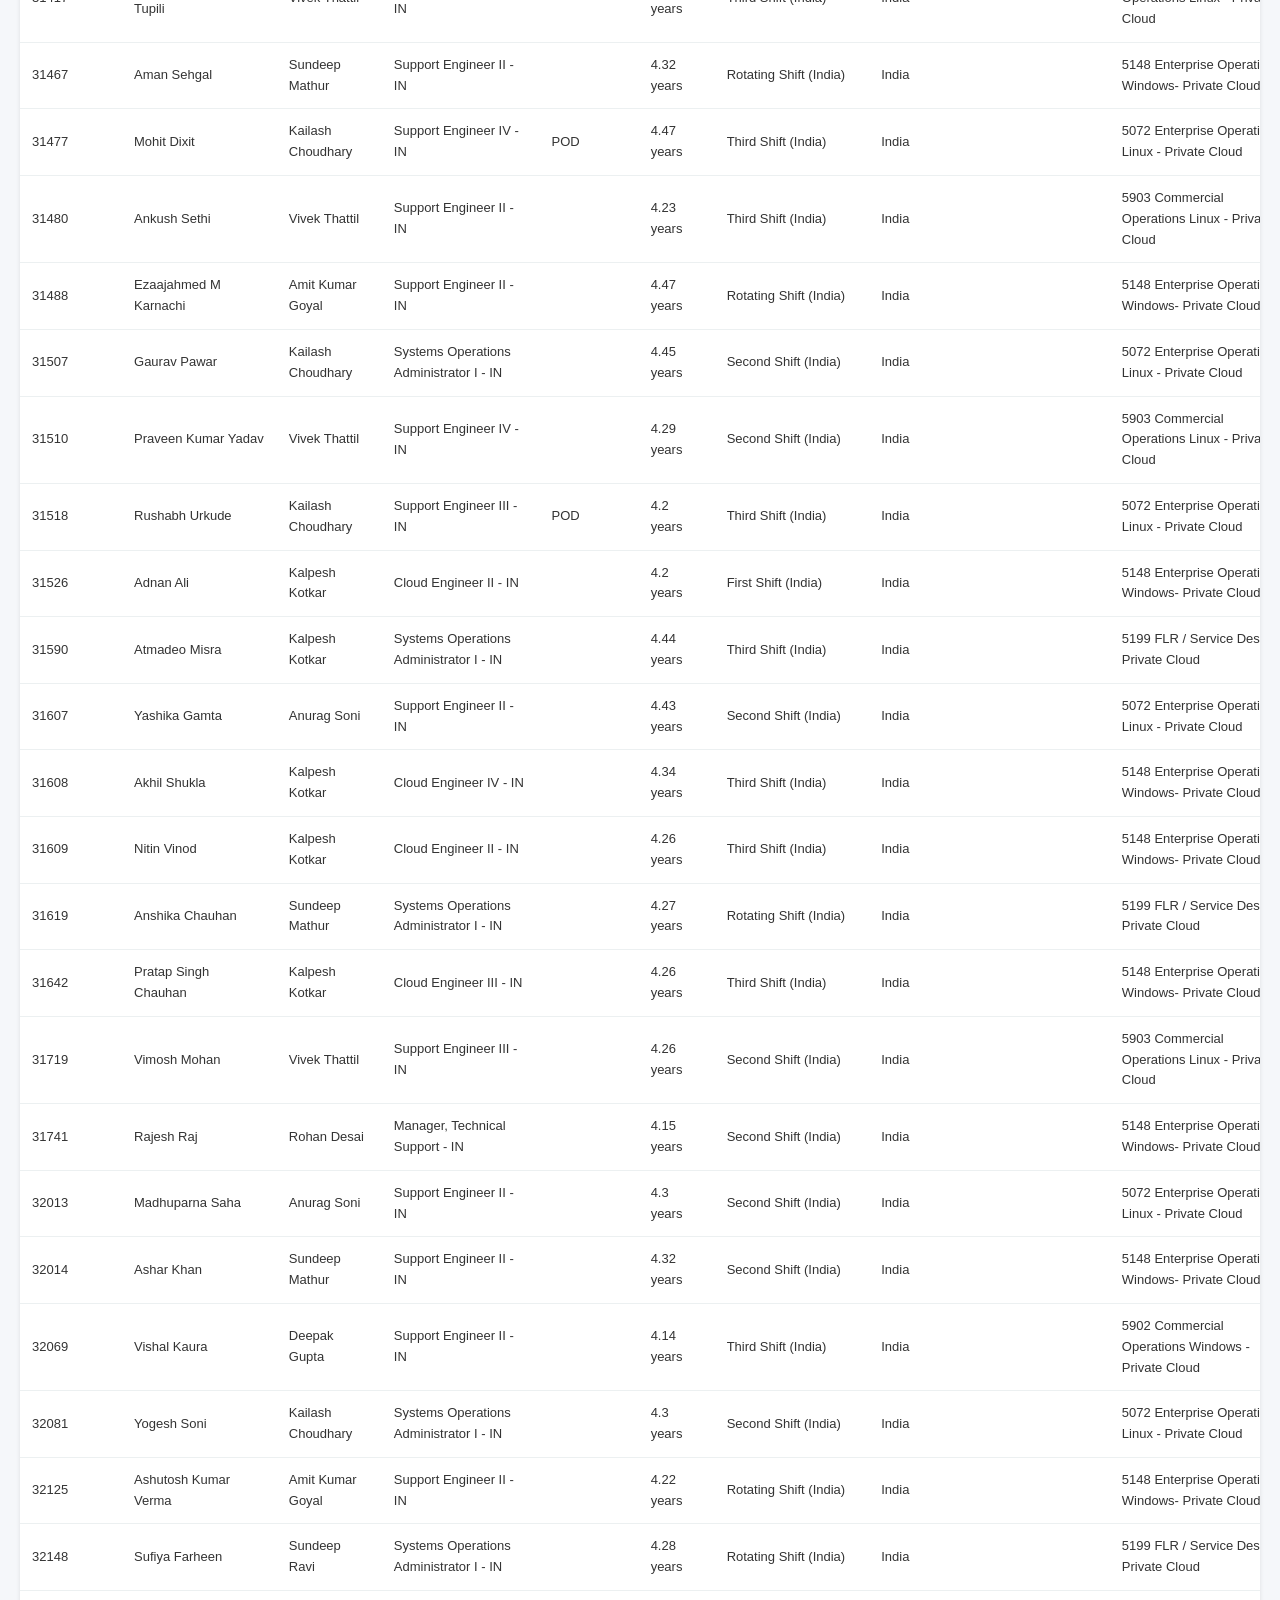
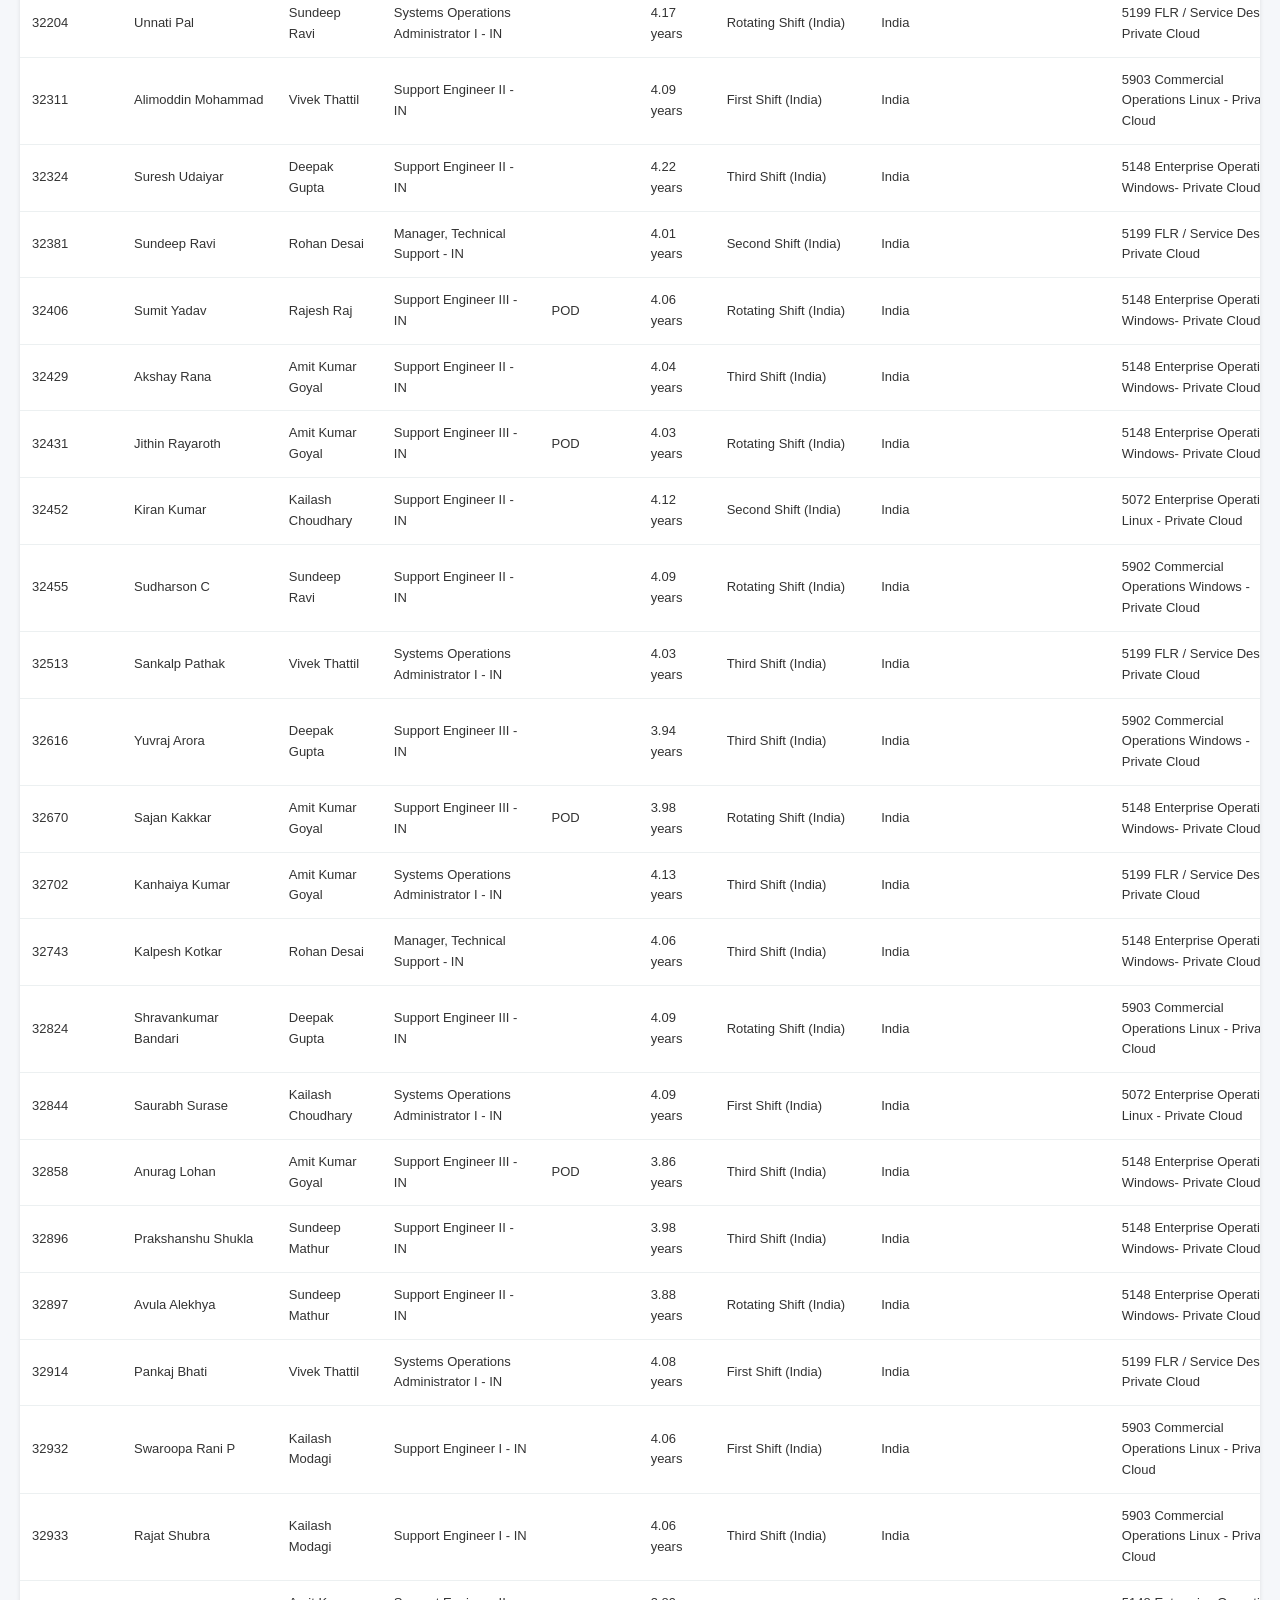
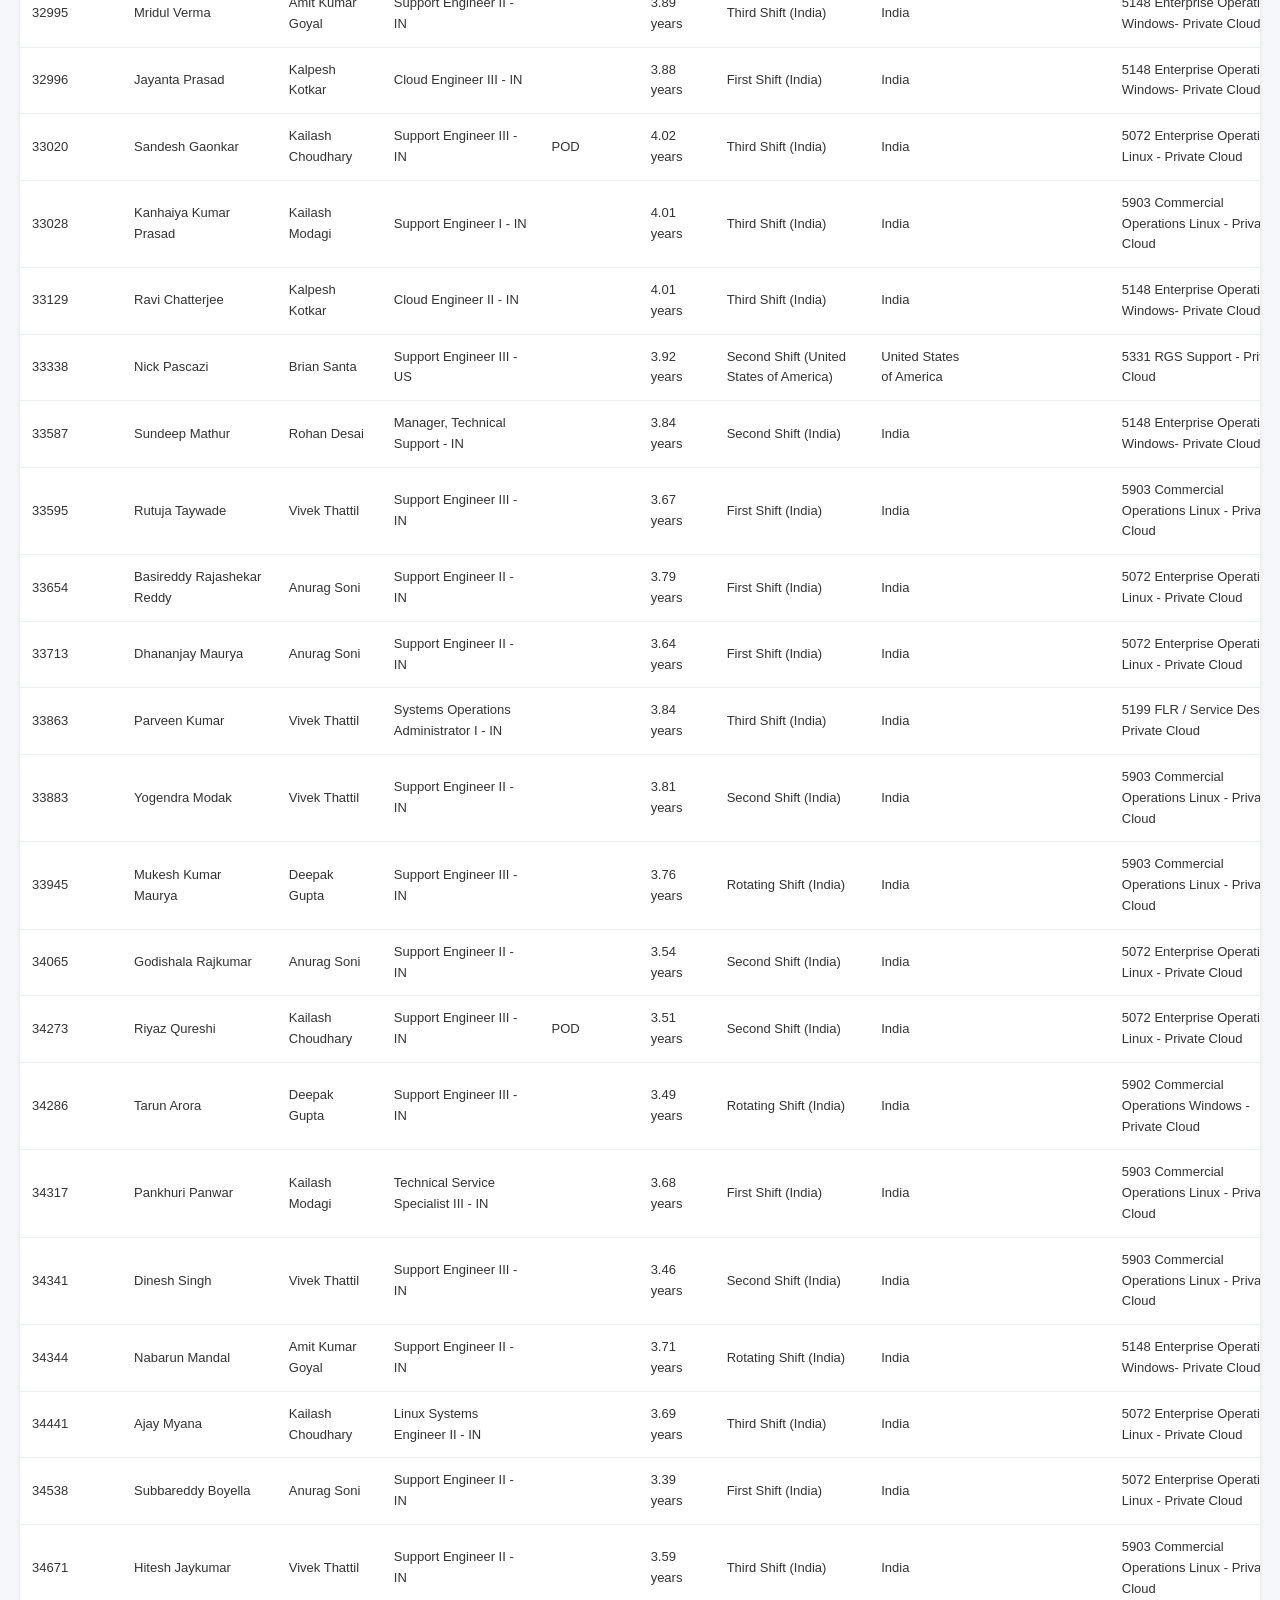
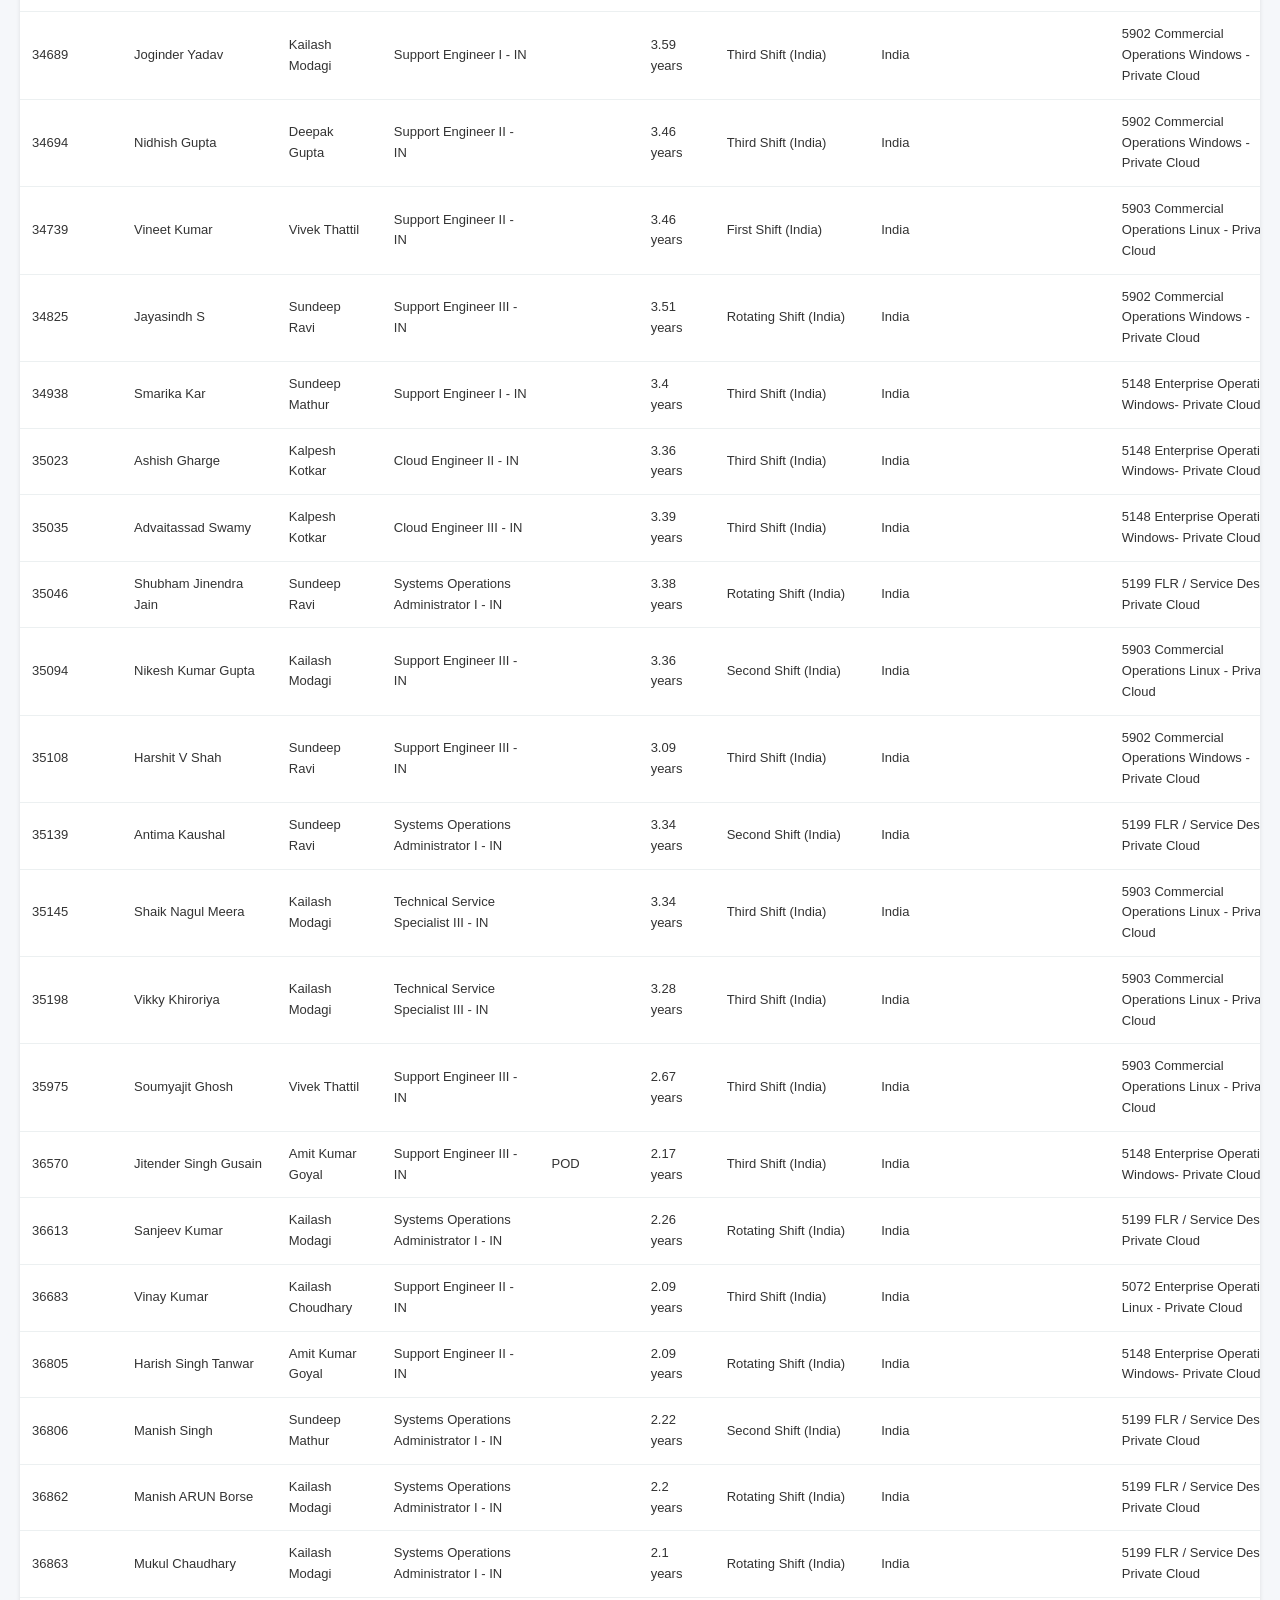
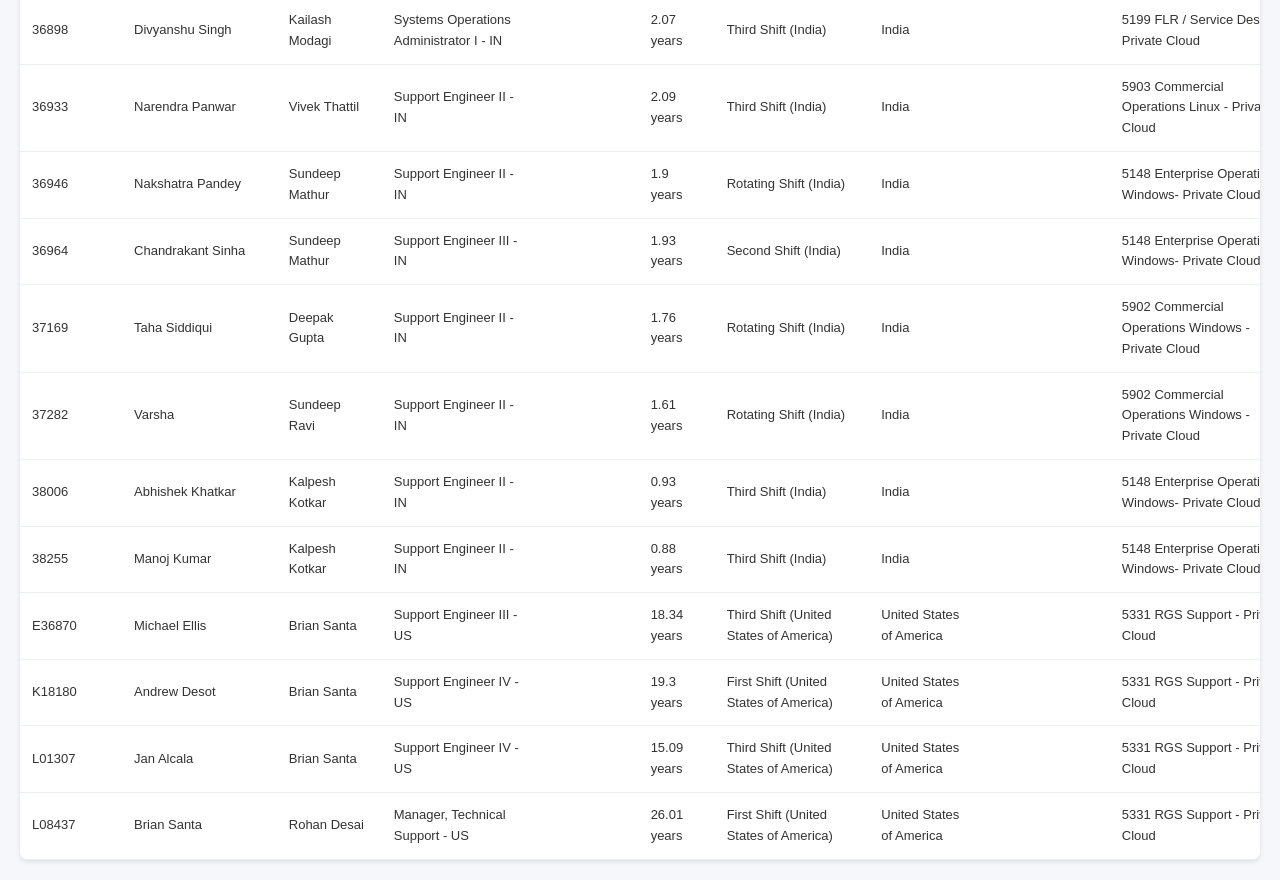
==== commit 5117343f: "Switch to embedded data approach for auto-load" ====
--- a/employee-dashboard.html
+++ b/employee-dashboard.html
@@ -95,6 +95,7 @@
         </div>
     </div>
 
+    <script src="employee-data.js"></script>
     <script src="employee-app.js"></script>
 </body>
 </html>
